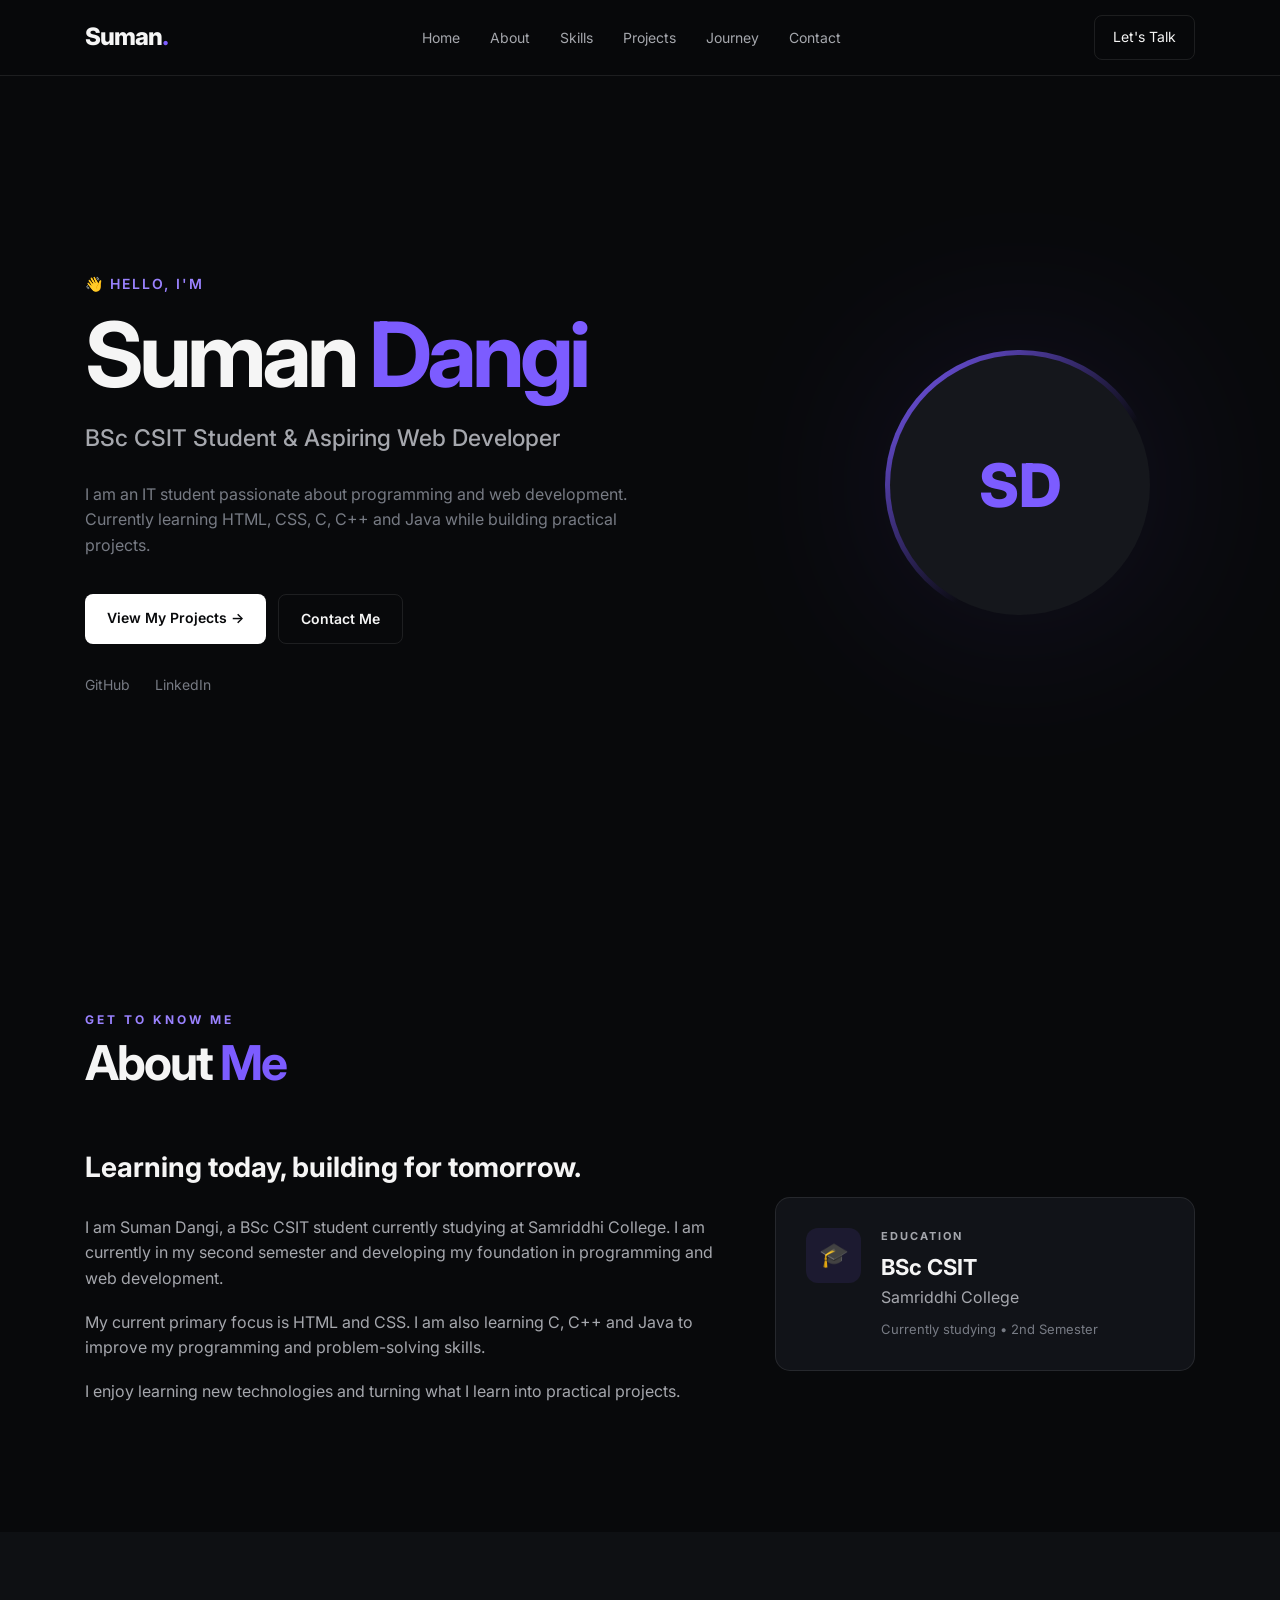
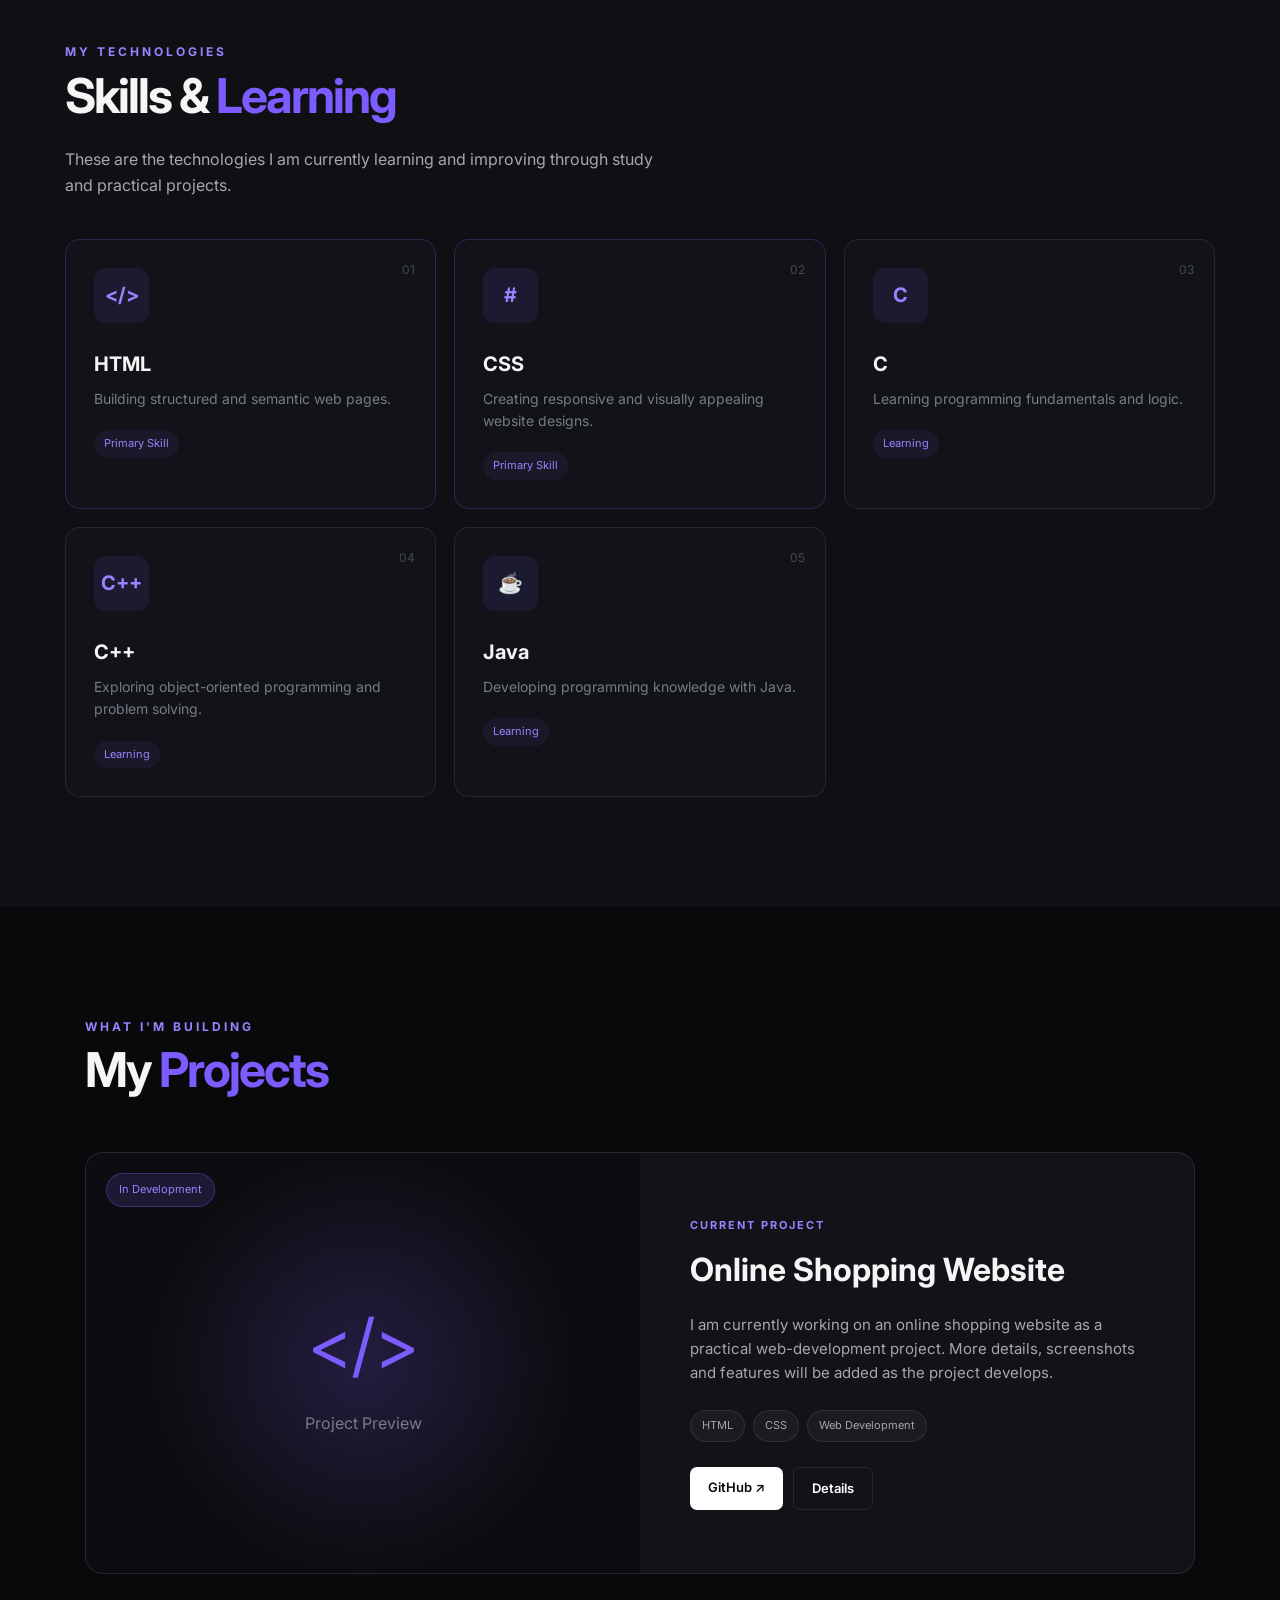
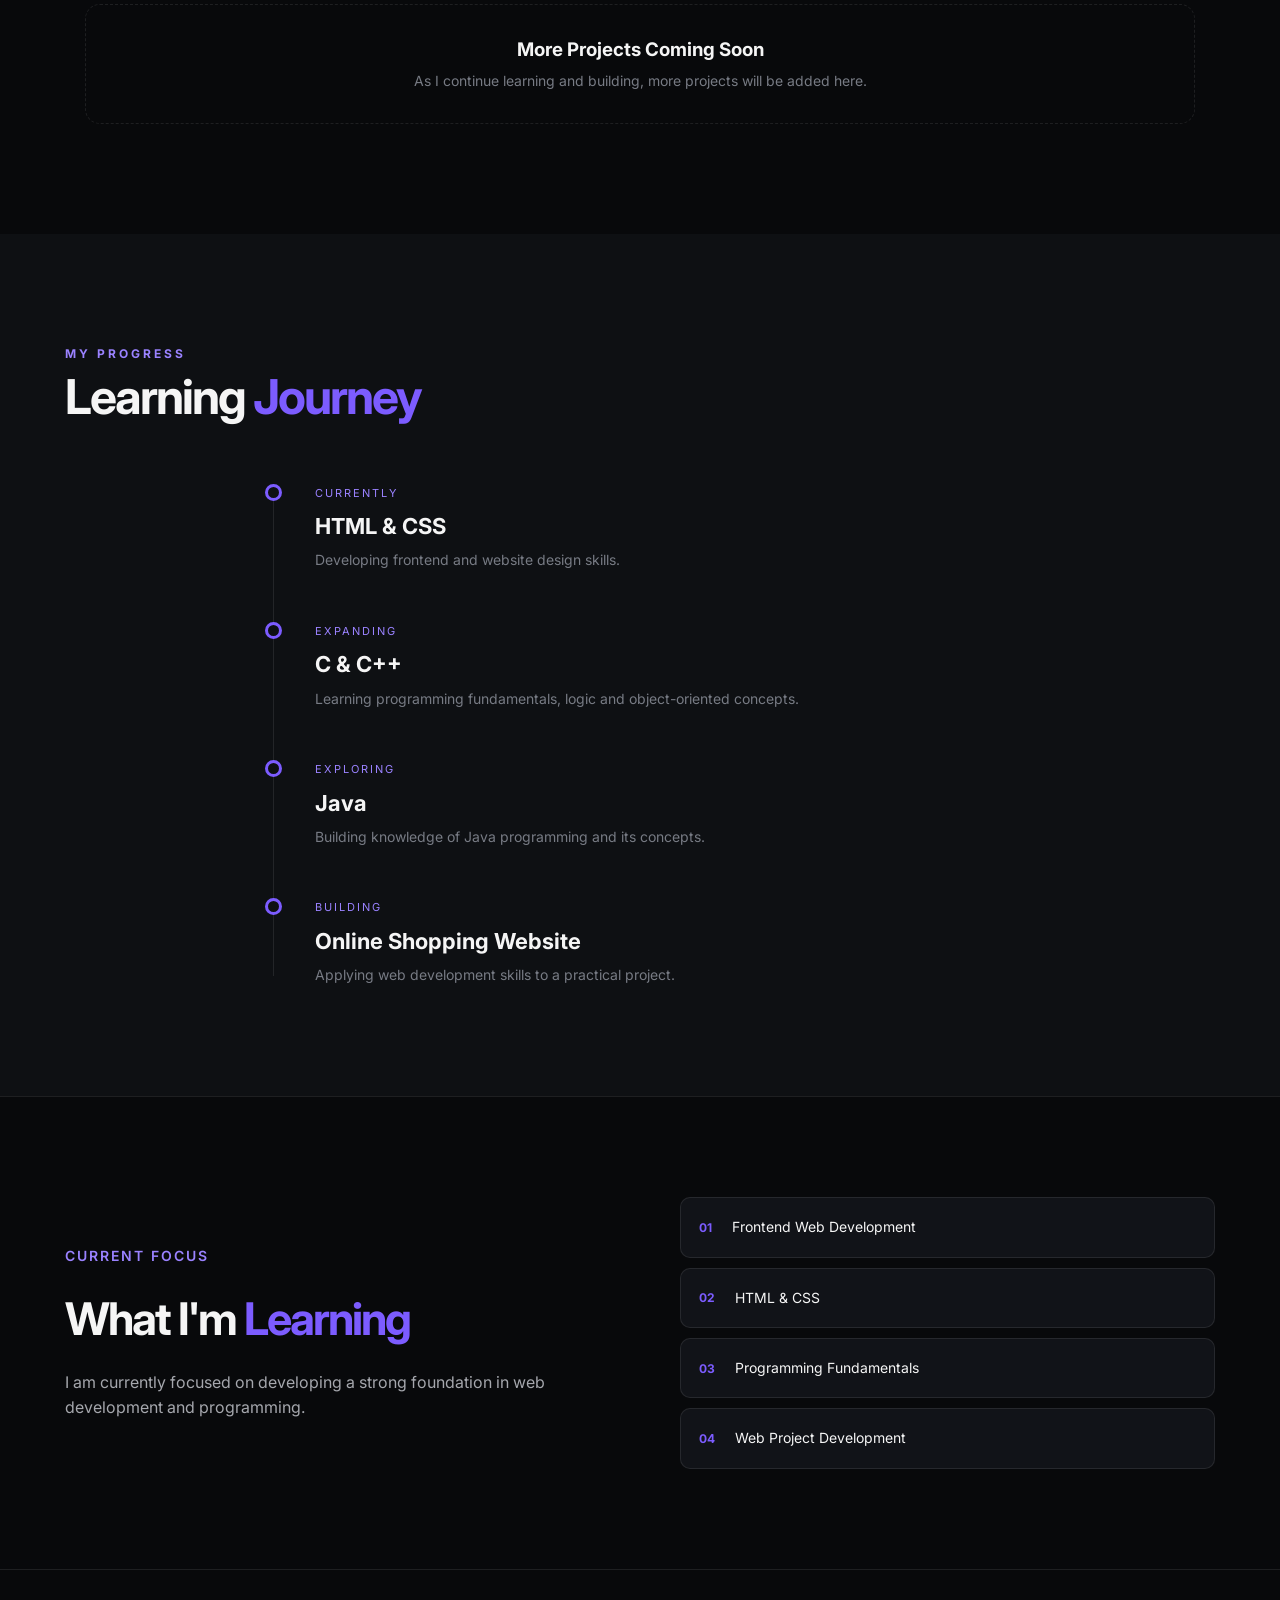
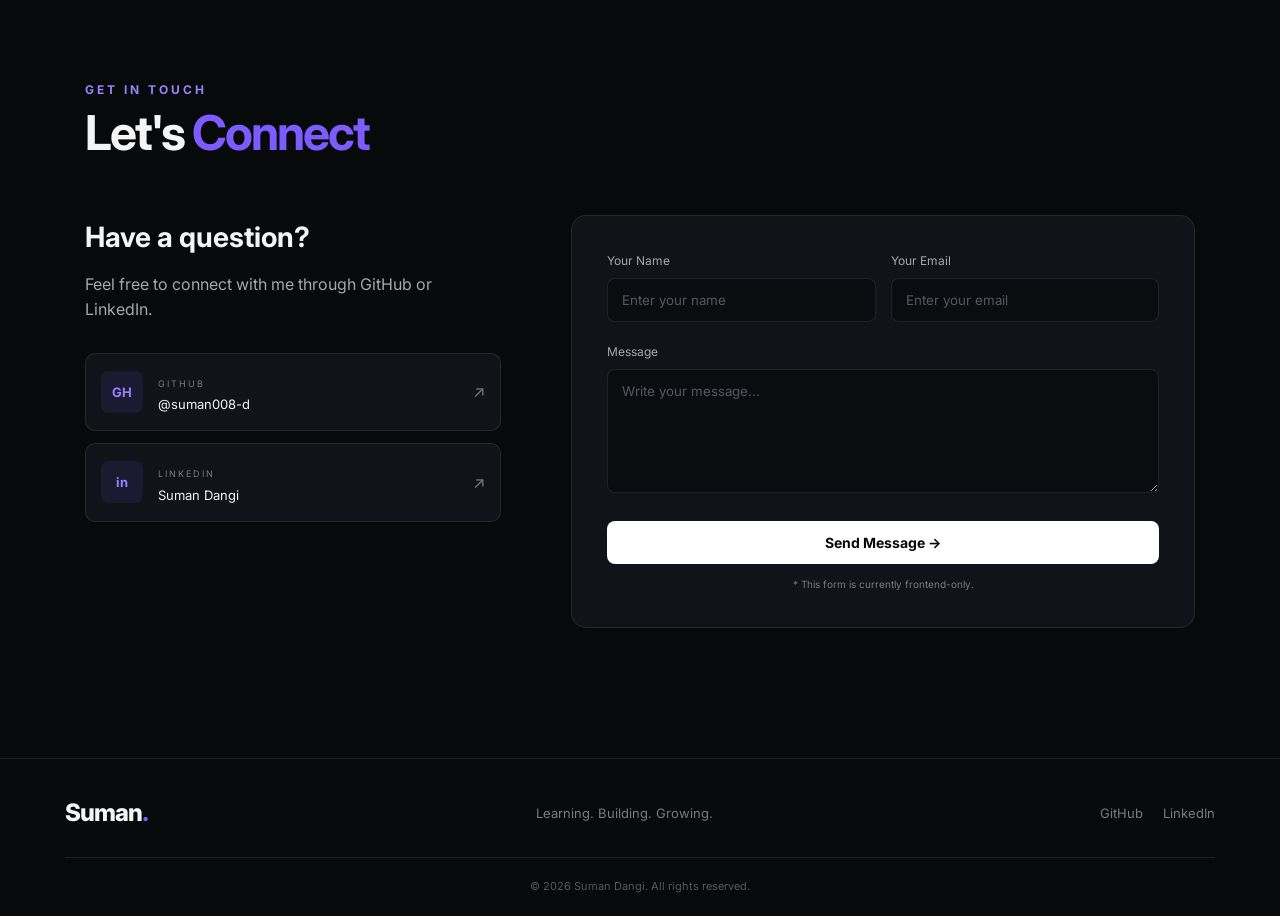
==== index.html @ b1da6f82 "Initial portfolio" ====
<!DOCTYPE html>
<html lang="en">
<head>
    <meta charset="UTF-8">
    <meta name="viewport" content="width=device-width, initial-scale=1.0">

    <title>Suman Dangi | Portfolio</title>

    <!-- Google Font -->
    <link rel="preconnect" href="https://fonts.googleapis.com">
    <link rel="preconnect" href="https://fonts.gstatic.com" crossorigin>
    <link href="https://fonts.googleapis.com/css2?family=Inter:wght@400;500;600;700;800&display=swap" rel="stylesheet">

    <!-- CSS -->
    <link rel="stylesheet" href="style.css">
</head>

<body>

    <!-- ================= NAVBAR ================= -->

    <header class="header">
        <nav class="navbar">

            <a href="#home" class="logo">
                Suman<span>.</span>
            </a>

            <ul class="nav-links">
                <li><a href="#home">Home</a></li>
                <li><a href="#about">About</a></li>
                <li><a href="#skills">Skills</a></li>
                <li><a href="#projects">Projects</a></li>
                <li><a href="#journey">Journey</a></li>
                <li><a href="#contact">Contact</a></li>
            </ul>

            <a href="#contact" class="nav-button">
                Let's Talk
            </a>

        </nav>
    </header>


    <!-- ================= HOME ================= -->

    <main>

        <section id="home" class="hero">

            <div class="hero-content">

                <p class="small-title">
                    👋 Hello, I'm
                </p>

                <h1>
                    Suman <span>Dangi</span>
                </h1>

                <h2>
                    BSc CSIT Student &amp; Aspiring Web Developer
                </h2>

                <p class="hero-description">
                    I am an IT student passionate about programming and
                    web development. Currently learning HTML, CSS, C,
                    C++ and Java while building practical projects.
                </p>

                <div class="hero-buttons">

                    <a href="#projects" class="btn primary-btn">
                        View My Projects →
                    </a>

                    <a href="#contact" class="btn secondary-btn">
                        Contact Me
                    </a>

                </div>

                <div class="social-links">

                    <a href="https://github.com/suman008-d"
                       target="_blank"
                       rel="noopener noreferrer">
                        GitHub
                    </a>

                    <a href="https://www.linkedin.com/in/suman-dangi-4024443a8/"
                       target="_blank"
                       rel="noopener noreferrer">
                        LinkedIn
                    </a>

                </div>

            </div>


            <!-- Profile Picture -->

            <div class="hero-image">

                <div class="image-glow"></div>

                <div class="profile-picture">
                    <div class="profile-placeholder">
                        SD
                    </div>
                </div>

            </div>

        </section>


        <!-- ================= ABOUT ================= -->

        <section id="about" class="section">

            <div class="section-heading">
                <p>GET TO KNOW ME</p>
                <h2>About <span>Me</span></h2>
            </div>

            <div class="about-container">

                <div class="about-text">

                    <h3>
                        Learning today, building for tomorrow.
                    </h3>

                    <p>
                        I am Suman Dangi, a BSc CSIT student currently
                        studying at Samriddhi College. I am currently
                        in my second semester and developing my foundation
                        in programming and web development.
                    </p>

                    <p>
                        My current primary focus is HTML and CSS.
                        I am also learning C, C++ and Java to improve
                        my programming and problem-solving skills.
                    </p>

                    <p>
                        I enjoy learning new technologies and turning
                        what I learn into practical projects.
                    </p>

                </div>


                <div class="education-card">

                    <div class="card-icon">
                        🎓
                    </div>

                    <div>
                        <p class="card-label">EDUCATION</p>

                        <h3>BSc CSIT</h3>

                        <p>
                            Samriddhi College
                        </p>

                        <span>
                            Currently studying • 2nd Semester
                        </span>
                    </div>

                </div>

            </div>

        </section>


        <!-- ================= SKILLS ================= -->

        <section id="skills" class="section skills-section">

            <div class="section-heading">
                <p>MY TECHNOLOGIES</p>
                <h2>Skills &amp; <span>Learning</span></h2>
            </div>

            <p class="section-description">
                These are the technologies I am currently learning
                and improving through study and practical projects.
            </p>


            <div class="skills-grid">

                <div class="skill-card featured">
                    <div class="skill-number">01</div>

                    <div class="skill-icon">
                        &lt;/&gt;
                    </div>

                    <h3>HTML</h3>

                    <p>
                        Building structured and semantic web pages.
                    </p>

                    <span class="skill-status">
                        Primary Skill
                    </span>
                </div>


                <div class="skill-card featured">
                    <div class="skill-number">02</div>

                    <div class="skill-icon">
                        #
                    </div>

                    <h3>CSS</h3>

                    <p>
                        Creating responsive and visually appealing
                        website designs.
                    </p>

                    <span class="skill-status">
                        Primary Skill
                    </span>
                </div>


                <div class="skill-card">
                    <div class="skill-number">03</div>

                    <div class="skill-icon">
                        C
                    </div>

                    <h3>C</h3>

                    <p>
                        Learning programming fundamentals and logic.
                    </p>

                    <span class="skill-status">
                        Learning
                    </span>
                </div>


                <div class="skill-card">
                    <div class="skill-number">04</div>

                    <div class="skill-icon">
                        C++
                    </div>

                    <h3>C++</h3>

                    <p>
                        Exploring object-oriented programming
                        and problem solving.
                    </p>

                    <span class="skill-status">
                        Learning
                    </span>
                </div>


                <div class="skill-card">
                    <div class="skill-number">05</div>

                    <div class="skill-icon">
                        ☕
                    </div>

                    <h3>Java</h3>

                    <p>
                        Developing programming knowledge with Java.
                    </p>

                    <span class="skill-status">
                        Learning
                    </span>
                </div>

            </div>

        </section>


        <!-- ================= PROJECTS ================= -->

        <section id="projects" class="section">

            <div class="section-heading">
                <p>WHAT I'M BUILDING</p>
                <h2>My <span>Projects</span></h2>
            </div>

            <div class="project-card">

                <div class="project-image">

                    <div class="project-placeholder">
                        <span>&lt;/&gt;</span>
                        <p>Project Preview</p>
                    </div>

                    <div class="project-badge">
                        In Development
                    </div>

                </div>


                <div class="project-content">

                    <p class="project-label">
                        CURRENT PROJECT
                    </p>

                    <h3>
                        Online Shopping Website
                    </h3>

                    <p>
                        I am currently working on an online shopping
                        website as a practical web-development project.
                        More details, screenshots and features will be
                        added as the project develops.
                    </p>


                    <div class="project-tags">

                        <span>HTML</span>
                        <span>CSS</span>
                        <span>Web Development</span>

                    </div>


                    <div class="project-buttons">

                        <a href="https://github.com/suman008-d"
                           target="_blank"
                           rel="noopener noreferrer"
                           class="project-btn">
                            GitHub ↗
                        </a>

                        <a href="#contact"
                           class="project-btn outline">
                            Details
                        </a>

                    </div>

                </div>

            </div>


            <div class="future-projects">

                <h3>More Projects Coming Soon</h3>

                <p>
                    As I continue learning and building,
                    more projects will be added here.
                </p>

            </div>

        </section>


        <!-- ================= LEARNING JOURNEY ================= -->

        <section id="journey" class="section journey-section">

            <div class="section-heading">
                <p>MY PROGRESS</p>
                <h2>Learning <span>Journey</span></h2>
            </div>


            <div class="timeline">

                <div class="timeline-item">

                    <div class="timeline-dot"></div>

                    <div class="timeline-content">

                        <span>Currently</span>

                        <h3>
                            HTML &amp; CSS
                        </h3>

                        <p>
                            Developing frontend and website
                            design skills.
                        </p>

                    </div>

                </div>


                <div class="timeline-item">

                    <div class="timeline-dot"></div>

                    <div class="timeline-content">

                        <span>Expanding</span>

                        <h3>
                            C &amp; C++
                        </h3>

                        <p>
                            Learning programming fundamentals,
                            logic and object-oriented concepts.
                        </p>

                    </div>

                </div>


                <div class="timeline-item">

                    <div class="timeline-dot"></div>

                    <div class="timeline-content">

                        <span>Exploring</span>

                        <h3>
                            Java
                        </h3>

                        <p>
                            Building knowledge of Java programming
                            and its concepts.
                        </p>

                    </div>

                </div>


                <div class="timeline-item">

                    <div class="timeline-dot"></div>

                    <div class="timeline-content">

                        <span>Building</span>

                        <h3>
                            Online Shopping Website
                        </h3>

                        <p>
                            Applying web development skills
                            to a practical project.
                        </p>

                    </div>

                </div>

            </div>

        </section>


        <!-- ================= WHAT I'M LEARNING ================= -->

        <section class="learning-section">

            <div class="learning-container">

                <div>

                    <p class="small-title">
                        CURRENT FOCUS
                    </p>

                    <h2>
                        What I'm <span>Learning</span>
                    </h2>

                    <p>
                        I am currently focused on developing a strong
                        foundation in web development and programming.
                    </p>

                </div>


                <div class="learning-list">

                    <div>
                        <span>01</span>
                        <p>Frontend Web Development</p>
                    </div>

                    <div>
                        <span>02</span>
                        <p>HTML &amp; CSS</p>
                    </div>

                    <div>
                        <span>03</span>
                        <p>Programming Fundamentals</p>
                    </div>

                    <div>
                        <span>04</span>
                        <p>Web Project Development</p>
                    </div>

                </div>

            </div>

        </section>


        <!-- ================= CONTACT ================= -->

        <section id="contact" class="section contact-section">

            <div class="section-heading">

                <p>GET IN TOUCH</p>

                <h2>
                    Let's <span>Connect</span>
                </h2>

            </div>


            <div class="contact-container">


                <!-- Contact Information -->

                <div class="contact-info">

                    <h3>
                        Have a question?
                    </h3>

                    <p>
                        Feel free to connect with me through
                        GitHub or LinkedIn.
                    </p>


                    <div class="contact-links">

                        <a href="https://github.com/suman008-d"
                           target="_blank"
                           rel="noopener noreferrer"
                           class="contact-link">

                            <div class="contact-icon">
                                GH
                            </div>

                            <div>
                                <small>GITHUB</small>
                                <p>@suman008-d</p>
                            </div>

                            <span>↗</span>

                        </a>


                        <a href="https://www.linkedin.com/in/suman-dangi-4024443a8/"
                           target="_blank"
                           rel="noopener noreferrer"
                           class="contact-link">

                            <div class="contact-icon">
                                in
                            </div>

                            <div>
                                <small>LINKEDIN</small>
                                <p>Suman Dangi</p>
                            </div>

                            <span>↗</span>

                        </a>

                    </div>

                </div>


                <!-- Contact Form -->

                <form class="contact-form">

                    <div class="form-row">

                        <div class="form-group">

                            <label for="name">
                                Your Name
                            </label>

                            <input
                                type="text"
                                id="name"
                                name="name"
                                placeholder="Enter your name"
                                required
                            >

                        </div>


                        <div class="form-group">

                            <label for="email">
                                Your Email
                            </label>

                            <input
                                type="email"
                                id="email"
                                name="email"
                                placeholder="Enter your email"
                                required
                            >

                        </div>

                    </div>


                    <div class="form-group">

                        <label for="message">
                            Message
                        </label>

                        <textarea
                            id="message"
                            name="message"
                            rows="6"
                            placeholder="Write your message..."
                            required
                        ></textarea>

                    </div>


                    <button type="submit" class="submit-btn">
                        Send Message →
                    </button>

                    <p class="form-note">
                        * This form is currently frontend-only.
                    </p>

                </form>

            </div>

        </section>

    </main>


    <!-- ================= FOOTER ================= -->

    <footer>

        <div class="footer-content">

            <a href="#home" class="logo">
                Suman<span>.</span>
            </a>

            <p>
                Learning. Building. Growing.
            </p>

            <div class="footer-social">

                <a href="https://github.com/suman008-d"
                   target="_blank"
                   rel="noopener noreferrer">
                    GitHub
                </a>

                <a href="https://www.linkedin.com/in/suman-dangi-4024443a8/"
                   target="_blank"
                   rel="noopener noreferrer">
                    LinkedIn
                </a>

            </div>

        </div>


        <div class="footer-bottom">

            <p>
                © 2026 Suman Dangi. All rights reserved.
            </p>

        </div>

    </footer>

</body>
</html>
---- style.css ----
/* =========================================
   RESET
========================================= */

* {
    margin: 0;
    padding: 0;
    box-sizing: border-box;
}

html {
    scroll-behavior: smooth;
}

body {
    font-family: "Inter", Arial, sans-serif;
    background: #08090b;
    color: #f5f5f5;
    line-height: 1.6;
}

a {
    text-decoration: none;
    color: inherit;
}

img {
    max-width: 100%;
}

button,
input,
textarea {
    font-family: inherit;
}


/* =========================================
   VARIABLES
========================================= */

:root {
    --background: #08090b;
    --background-light: #0e1013;
    --card: #111318;
    --card-hover: #16191f;

    --white: #ffffff;
    --text: #f5f5f5;
    --text-light: #a5a7ad;
    --text-dark: #777b84;

    --accent: #7c5cff;
    --accent-light: #9a82ff;

    --border: rgba(255, 255, 255, 0.09);

    --max-width: 1150px;
}


/* =========================================
   HEADER / NAVBAR
========================================= */

.header {
    width: 100%;
    position: fixed;
    top: 0;
    left: 0;
    z-index: 1000;

    background: rgba(8, 9, 11, 0.8);
    backdrop-filter: blur(15px);

    border-bottom: 1px solid var(--border);
}

.navbar {
    max-width: var(--max-width);
    margin: auto;

    height: 75px;

    display: flex;
    align-items: center;
    justify-content: space-between;

    padding: 0 20px;
}

.logo {
    font-size: 24px;
    font-weight: 800;
    letter-spacing: -1px;
}

.logo span {
    color: var(--accent);
}

.nav-links {
    list-style: none;

    display: flex;
    gap: 30px;
}

.nav-links a {
    color: var(--text-light);
    font-size: 14px;

    transition: 0.3s;
}

.nav-links a:hover {
    color: var(--white);
}

.nav-button {
    padding: 10px 18px;

    border: 1px solid var(--border);
    border-radius: 8px;

    font-size: 14px;

    transition: 0.3s;
}

.nav-button:hover {
    background: var(--white);
    color: #08090b;
}


/* =========================================
   HERO
========================================= */

.hero {
    min-height: 100vh;

    max-width: var(--max-width);
    margin: auto;

    padding: 150px 20px 80px;

    display: flex;
    align-items: center;
    justify-content: space-between;

    gap: 80px;
}

.hero-content {
    max-width: 650px;
}

.small-title {
    color: var(--accent-light);

    font-size: 14px;
    font-weight: 600;

    letter-spacing: 2px;
    text-transform: uppercase;

    margin-bottom: 15px;
}

.hero h1 {
    font-size: clamp(55px, 8vw, 90px);

    line-height: 1;

    letter-spacing: -5px;

    margin-bottom: 20px;
}

.hero h1 span {
    color: var(--accent);
}

.hero h2 {
    font-size: 23px;

    font-weight: 500;

    color: var(--text-light);

    margin-bottom: 25px;
}

.hero-description {
    color: var(--text-dark);

    max-width: 600px;

    font-size: 16px;

    margin-bottom: 35px;
}

.hero-buttons {
    display: flex;
    gap: 12px;

    flex-wrap: wrap;
}

.btn {
    padding: 13px 22px;

    border-radius: 8px;

    font-size: 14px;
    font-weight: 600;

    transition: 0.3s;
}

.primary-btn {
    background: var(--white);
    color: #08090b;
}

.primary-btn:hover {
    transform: translateY(-3px);
}

.secondary-btn {
    border: 1px solid var(--border);
    color: var(--text);
}

.secondary-btn:hover {
    background: var(--card);
}

.social-links {
    display: flex;
    gap: 25px;

    margin-top: 30px;
}

.social-links a {
    color: var(--text-dark);

    font-size: 14px;

    border-bottom: 1px solid transparent;

    transition: 0.3s;
}

.social-links a:hover {
    color: var(--white);
    border-color: var(--accent);
}


/* =========================================
   PROFILE IMAGE
========================================= */

.hero-image {
    position: relative;

    width: 350px;
    height: 350px;

    flex-shrink: 0;

    display: flex;
    align-items: center;
    justify-content: center;
}

.profile-picture {
    width: 270px;
    height: 270px;

    border-radius: 50%;

    padding: 5px;

    background: linear-gradient(
        135deg,
        var(--accent),
        transparent 60%
    );

    position: relative;
    z-index: 2;
}

.profile-placeholder {
    width: 100%;
    height: 100%;

    border-radius: 50%;

    background: #15171c;

    display: flex;
    align-items: center;
    justify-content: center;

    font-size: 60px;
    font-weight: 800;

    color: var(--accent);
}

.image-glow {
    position: absolute;

    width: 250px;
    height: 250px;

    border-radius: 50%;

    background: var(--accent);

    filter: blur(100px);

    opacity: 0.12;
}


/* =========================================
   SECTIONS
========================================= */

.section {
    max-width: var(--max-width);

    margin: auto;

    padding: 110px 20px;
}

.section-heading {
    margin-bottom: 55px;
}

.section-heading p {
    color: var(--accent-light);

    font-size: 12px;
    font-weight: 700;

    letter-spacing: 3px;
}

.section-heading h2 {
    font-size: 48px;

    line-height: 1.1;

    letter-spacing: -2px;

    margin-top: 8px;
}

.section-heading h2 span {
    color: var(--accent);
}

.section-description {
    color: var(--text-light);

    max-width: 600px;

    margin-top: -30px;

    margin-bottom: 40px;
}


/* =========================================
   ABOUT
========================================= */

.about-container {
    display: grid;

    grid-template-columns: 1.5fr 1fr;

    gap: 60px;

    align-items: center;
}

.about-text h3 {
    font-size: 28px;

    margin-bottom: 25px;
}

.about-text p {
    color: var(--text-light);

    margin-bottom: 18px;
}

.education-card {
    background: var(--card);

    border: 1px solid var(--border);

    padding: 30px;

    border-radius: 15px;

    display: flex;

    gap: 20px;

    transition: 0.3s;
}

.education-card:hover {
    background: var(--card-hover);

    transform: translateY(-5px);
}

.card-icon {
    width: 55px;
    height: 55px;

    flex-shrink: 0;

    display: flex;
    align-items: center;
    justify-content: center;

    border-radius: 12px;

    background: rgba(124, 92, 255, 0.1);

    font-size: 24px;
}

.card-label {
    color: var(--accent-light);

    font-size: 11px;
    font-weight: 700;

    letter-spacing: 2px;

    margin-bottom: 5px;
}

.education-card h3 {
    font-size: 22px;
}

.education-card p {
    color: var(--text-light);
}

.education-card span {
    display: block;

    color: var(--text-dark);

    font-size: 13px;

    margin-top: 8px;
}


/* =========================================
   SKILLS
========================================= */

.skills-section {
    background: var(--background-light);
    max-width: none;

    padding-left: max(20px, calc((100% - var(--max-width)) / 2));
    padding-right: max(20px, calc((100% - var(--max-width)) / 2));
}

.skills-grid {
    display: grid;

    grid-template-columns: repeat(3, 1fr);

    gap: 18px;
}

.skill-card {
    background: var(--card);

    border: 1px solid var(--border);

    padding: 28px;

    border-radius: 15px;

    position: relative;

    min-height: 240px;

    transition: 0.3s;
}

.skill-card:hover {
    transform: translateY(-6px);

    background: var(--card-hover);

    border-color: rgba(124, 92, 255, 0.3);
}

.skill-card.featured {
    border-color: rgba(124, 92, 255, 0.25);
}

.skill-number {
    position: absolute;

    top: 20px;
    right: 20px;

    color: #444750;

    font-size: 12px;
}

.skill-icon {
    width: 55px;
    height: 55px;

    display: flex;
    align-items: center;
    justify-content: center;

    background: rgba(124, 92, 255, 0.1);

    border-radius: 12px;

    color: var(--accent-light);

    font-size: 20px;
    font-weight: 700;

    margin-bottom: 25px;
}

.skill-card h3 {
    font-size: 20px;

    margin-bottom: 8px;
}

.skill-card p {
    color: var(--text-dark);

    font-size: 14px;
}

.skill-status {
    display: inline-block;

    margin-top: 20px;

    font-size: 11px;

    color: var(--accent-light);

    background: rgba(124, 92, 255, 0.08);

    padding: 5px 10px;

    border-radius: 20px;
}


/* =========================================
   PROJECT
========================================= */

.project-card {
    display: grid;

    grid-template-columns: 1fr 1fr;

    background: var(--card);

    border: 1px solid var(--border);

    border-radius: 18px;

    overflow: hidden;
}

.project-image {
    min-height: 420px;

    background:
        radial-gradient(
            circle at center,
            rgba(124, 92, 255, 0.2),
            transparent 60%
        ),
        #0c0d10;

    display: flex;
    align-items: center;
    justify-content: center;

    position: relative;
}

.project-placeholder {
    text-align: center;

    color: var(--text-dark);
}

.project-placeholder span {
    font-size: 70px;

    color: var(--accent);

    display: block;

    margin-bottom: 10px;
}

.project-badge {
    position: absolute;

    top: 20px;
    left: 20px;

    background: rgba(124, 92, 255, 0.15);

    color: var(--accent-light);

    border: 1px solid rgba(124, 92, 255, 0.3);

    padding: 7px 12px;

    border-radius: 20px;

    font-size: 11px;
}

.project-content {
    padding: 50px;

    display: flex;
    flex-direction: column;
    justify-content: center;
}

.project-label {
    color: var(--accent-light);

    font-size: 11px;
    font-weight: 700;

    letter-spacing: 2px;

    margin-bottom: 10px;
}

.project-content h3 {
    font-size: 32px;

    margin-bottom: 18px;
}

.project-content > p:not(.project-label) {
    color: var(--text-light);

    font-size: 15px;
}

.project-tags {
    display: flex;

    flex-wrap: wrap;

    gap: 8px;

    margin: 25px 0;
}

.project-tags span {
    padding: 6px 11px;

    background: #1a1c22;

    border: 1px solid var(--border);

    border-radius: 20px;

    color: var(--text-light);

    font-size: 11px;
}

.project-buttons {
    display: flex;

    gap: 10px;
}

.project-btn {
    padding: 10px 18px;

    background: var(--white);

    color: #08090b;

    border-radius: 7px;

    font-size: 13px;
    font-weight: 600;
}

.project-btn.outline {
    background: transparent;

    color: var(--white);

    border: 1px solid var(--border);
}

.future-projects {
    margin-top: 30px;

    padding: 30px;

    border: 1px dashed var(--border);

    border-radius: 15px;

    text-align: center;
}

.future-projects h3 {
    margin-bottom: 5px;
}

.future-projects p {
    color: var(--text-dark);

    font-size: 14px;
}


/* =========================================
   JOURNEY
========================================= */

.journey-section {
    background: var(--background-light);

    max-width: none;

    padding-left: max(20px, calc((100% - var(--max-width)) / 2));
    padding-right: max(20px, calc((100% - var(--max-width)) / 2));
}

.timeline {
    max-width: 750px;

    margin: auto;

    position: relative;
}

.timeline::before {
    content: "";

    position: absolute;

    left: 8px;
    top: 10px;
    bottom: 10px;

    width: 1px;

    background: var(--border);
}

.timeline-item {
    position: relative;

    padding-left: 50px;

    padding-bottom: 45px;
}

.timeline-item:last-child {
    padding-bottom: 0;
}

.timeline-dot {
    width: 17px;
    height: 17px;

    position: absolute;

    left: 0;
    top: 5px;

    border-radius: 50%;

    background: var(--background-light);

    border: 3px solid var(--accent);

    z-index: 2;
}

.timeline-content span {
    color: var(--accent-light);

    font-size: 11px;

    text-transform: uppercase;

    letter-spacing: 2px;
}

.timeline-content h3 {
    font-size: 22px;

    margin: 5px 0;
}

.timeline-content p {
    color: var(--text-dark);

    font-size: 14px;
}


/* =========================================
   LEARNING
========================================= */

.learning-section {
    padding: 100px 20px;

    border-top: 1px solid var(--border);
    border-bottom: 1px solid var(--border);
}

.learning-container {
    max-width: var(--max-width);

    margin: auto;

    display: grid;

    grid-template-columns: 1fr 1fr;

    gap: 80px;

    align-items: center;
}

.learning-container h2 {
    font-size: 45px;

    letter-spacing: -2px;

    margin-bottom: 15px;
}

.learning-container h2 span {
    color: var(--accent);
}

.learning-container > div:first-child > p:last-child {
    color: var(--text-light);

    max-width: 500px;
}

.learning-list {
    display: grid;

    gap: 10px;
}

.learning-list div {
    display: flex;

    align-items: center;

    gap: 20px;

    padding: 18px;

    border: 1px solid var(--border);

    background: var(--card);

    border-radius: 10px;

    transition: 0.3s;
}

.learning-list div:hover {
    transform: translateX(5px);

    border-color: rgba(124, 92, 255, 0.3);
}

.learning-list span {
    color: var(--accent);

    font-size: 12px;

    font-weight: 700;
}

.learning-list p {
    font-size: 14px;
}


/* =========================================
   CONTACT
========================================= */

.contact-section {
    padding-bottom: 130px;
}

.contact-container {
    display: grid;

    grid-template-columns: 0.8fr 1.2fr;

    gap: 70px;
}

.contact-info h3 {
    font-size: 28px;

    margin-bottom: 12px;
}

.contact-info > p {
    color: var(--text-light);

    margin-bottom: 30px;
}

.contact-links {
    display: grid;

    gap: 12px;
}

.contact-link {
    display: flex;

    align-items: center;

    gap: 15px;

    padding: 15px;

    border: 1px solid var(--border);

    background: var(--card);

    border-radius: 10px;

    transition: 0.3s;
}

.contact-link:hover {
    background: var(--card-hover);

    transform: translateX(5px);
}

.contact-icon {
    width: 42px;
    height: 42px;

    display: flex;
    align-items: center;
    justify-content: center;

    background: rgba(124, 92, 255, 0.1);

    color: var(--accent-light);

    border-radius: 8px;

    font-size: 13px;
    font-weight: 700;
}

.contact-link small {
    color: var(--text-dark);

    font-size: 9px;

    letter-spacing: 2px;
}

.contact-link p {
    font-size: 13px;
}

.contact-link > span:last-child {
    margin-left: auto;

    color: var(--text-dark);
}


/* FORM */

.contact-form {
    background: var(--card);

    border: 1px solid var(--border);

    border-radius: 15px;

    padding: 35px;
}

.form-row {
    display: grid;

    grid-template-columns: 1fr 1fr;

    gap: 15px;
}

.form-group {
    margin-bottom: 20px;
}

.form-group label {
    display: block;

    font-size: 12px;

    color: var(--text-light);

    margin-bottom: 8px;
}

.form-group input,
.form-group textarea {
    width: 100%;

    background: #0b0c0f;

    border: 1px solid var(--border);

    color: var(--white);

    padding: 13px 14px;

    border-radius: 8px;

    outline: none;

    resize: vertical;

    transition: 0.3s;
}

.form-group input:focus,
.form-group textarea:focus {
    border-color: var(--accent);
}

.form-group input::placeholder,
.form-group textarea::placeholder {
    color: #555861;
}

.submit-btn {
    width: 100%;

    padding: 13px;

    border: none;

    border-radius: 8px;

    background: var(--white);

    color: #08090b;

    font-size: 14px;

    font-weight: 700;

    cursor: pointer;

    transition: 0.3s;
}

.submit-btn:hover {
    transform: translateY(-2px);
}

.form-note {
    text-align: center;

    color: var(--text-dark);

    font-size: 10px;

    margin-top: 12px;
}


/* =========================================
   FOOTER
========================================= */

footer {
    border-top: 1px solid var(--border);

    padding: 35px 20px 20px;
}

.footer-content {
    max-width: var(--max-width);

    margin: auto;

    display: flex;

    align-items: center;

    justify-content: space-between;

    gap: 20px;
}

.footer-content > p {
    color: var(--text-dark);

    font-size: 13px;
}

.footer-social {
    display: flex;

    gap: 20px;
}

.footer-social a {
    color: var(--text-dark);

    font-size: 13px;

    transition: 0.3s;
}

.footer-social a:hover {
    color: var(--white);
}

.footer-bottom {
    max-width: var(--max-width);

    margin: 25px auto 0;

    padding-top: 20px;

    border-top: 1px solid var(--border);

    text-align: center;
}

.footer-bottom p {
    color: #555861;

    font-size: 11px;
}


/* =========================================
   RESPONSIVE DESIGN
========================================= */

@media (max-width: 900px) {

    .nav-links {
        display: none;
    }

    .hero {
        gap: 30px;
    }

    .hero-image {
        width: 280px;
        height: 280px;
    }

    .profile-picture {
        width: 220px;
        height: 220px;
    }

    .skills-grid {
        grid-template-columns: repeat(2, 1fr);
    }

    .about-container {
        grid-template-columns: 1fr;
    }

    .learning-container {
        grid-template-columns: 1fr;
    }

    .contact-container {
        grid-template-columns: 1fr;
    }
}


@media (max-width: 700px) {

    .navbar {
        height: 65px;
    }

    .nav-button {
        display: none;
    }

    .hero {
        flex-direction: column-reverse;

        text-align: center;

        padding-top: 120px;
    }

    .hero-content {
        max-width: 100%;
    }

    .hero h1 {
        font-size: 60px;

        letter-spacing: -3px;
    }

    .hero h2 {
        font-size: 18px;
    }

    .hero-description {
        font-size: 14px;
    }

    .hero-buttons {
        justify-content: center;
    }

    .social-links {
        justify-content: center;
    }

    .hero-image {
        width: 240px;
        height: 240px;
    }

    .profile-picture {
        width: 190px;
        height: 190px;
    }

    .profile-placeholder {
        font-size: 45px;
    }

    .section {
        padding-top: 80px;
        padding-bottom: 80px;
    }

    .section-heading h2 {
        font-size: 38px;
    }

    .skills-grid {
        grid-template-columns: 1fr;
    }

    .project-card {
        grid-template-columns: 1fr;
    }

    .project-image {
        min-height: 280px;
    }

    .project-content {
        padding: 30px;
    }

    .form-row {
        grid-template-columns: 1fr;
        gap: 0;
    }

    .contact-form {
        padding: 25px;
    }

    .footer-content {
        flex-direction: column;

        text-align: center;
    }
}


@media (max-width: 450px) {

    .hero h1 {
        font-size: 48px;
    }

    .hero h2 {
        font-size: 16px;
    }

    .hero-buttons {
        flex-direction: column;
    }

    .btn {
        width: 100%;
    }

    .education-card {
        flex-direction: column;
    }

    .project-content h3 {
        font-size: 26px;
    }

    .learning-container h2 {
        font-size: 36px;
    }

    .footer-social {
        flex-direction: column;

        gap: 8px;
    }
}
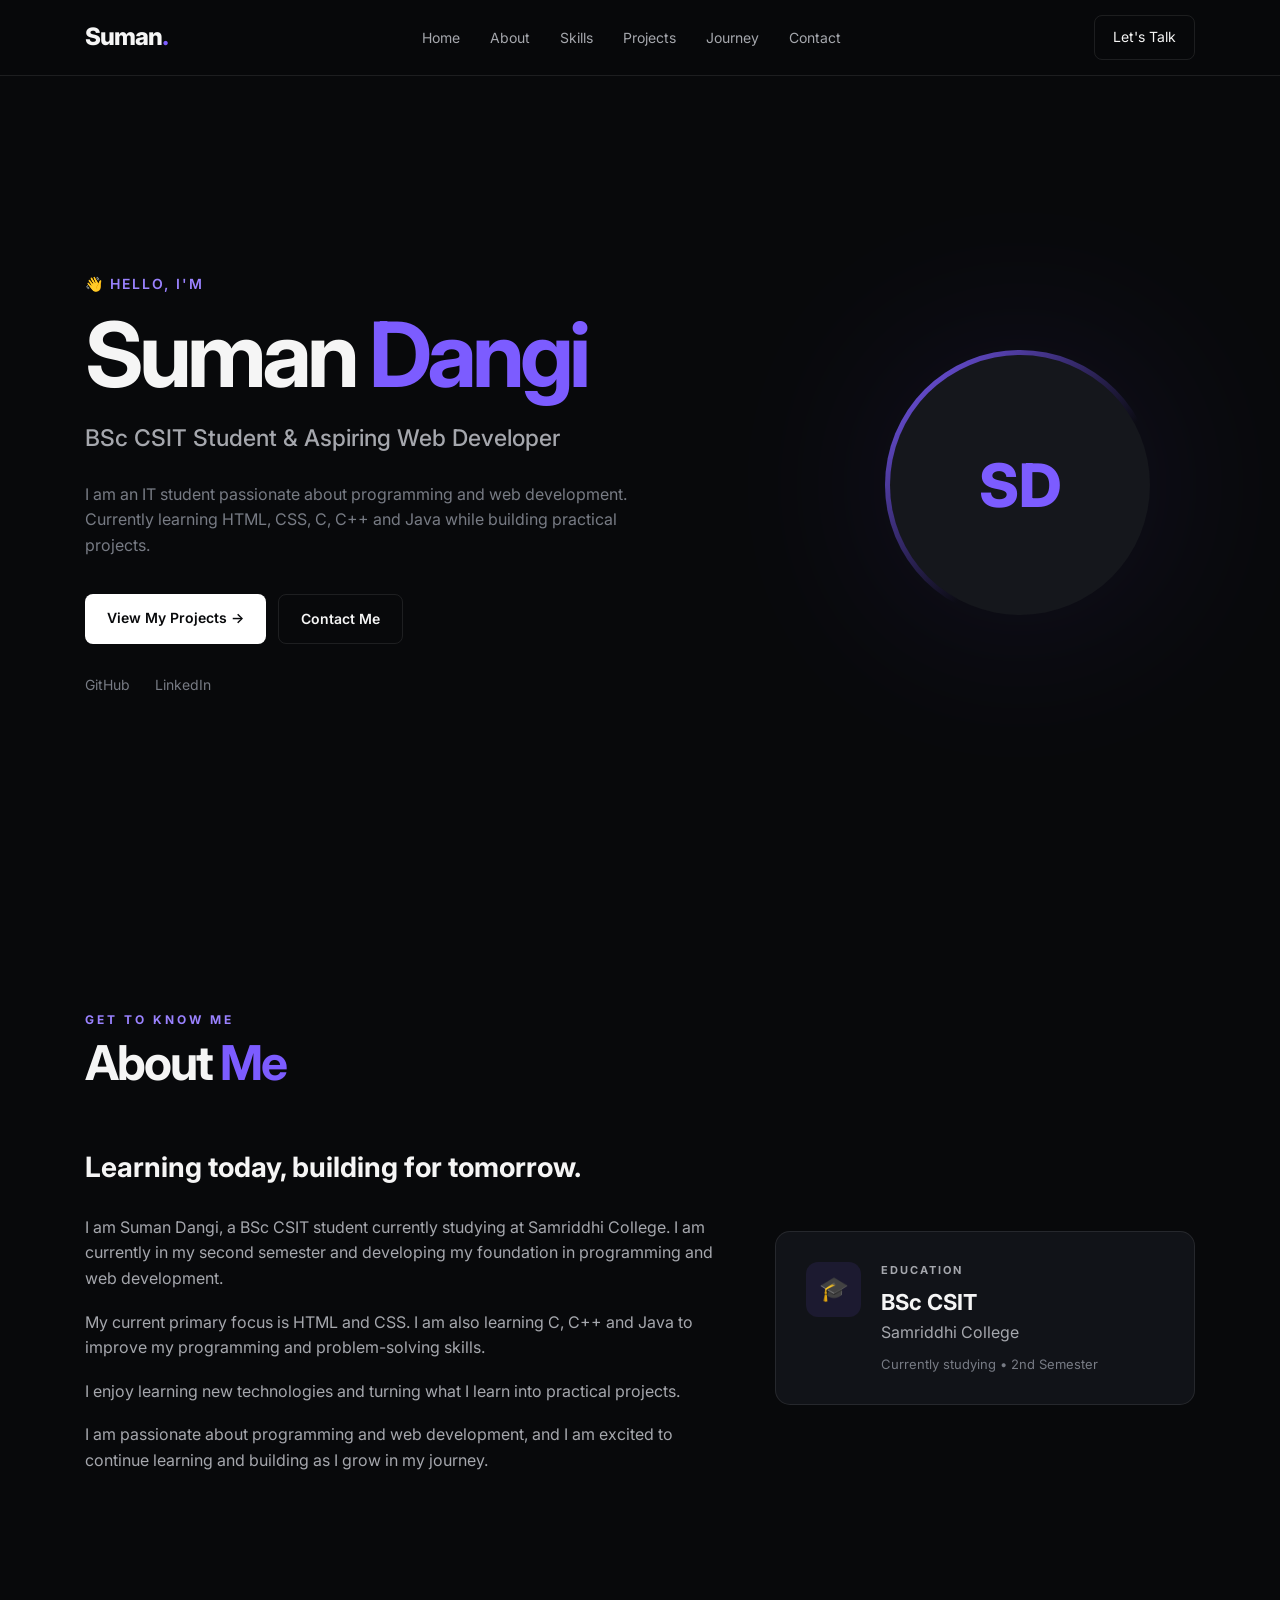
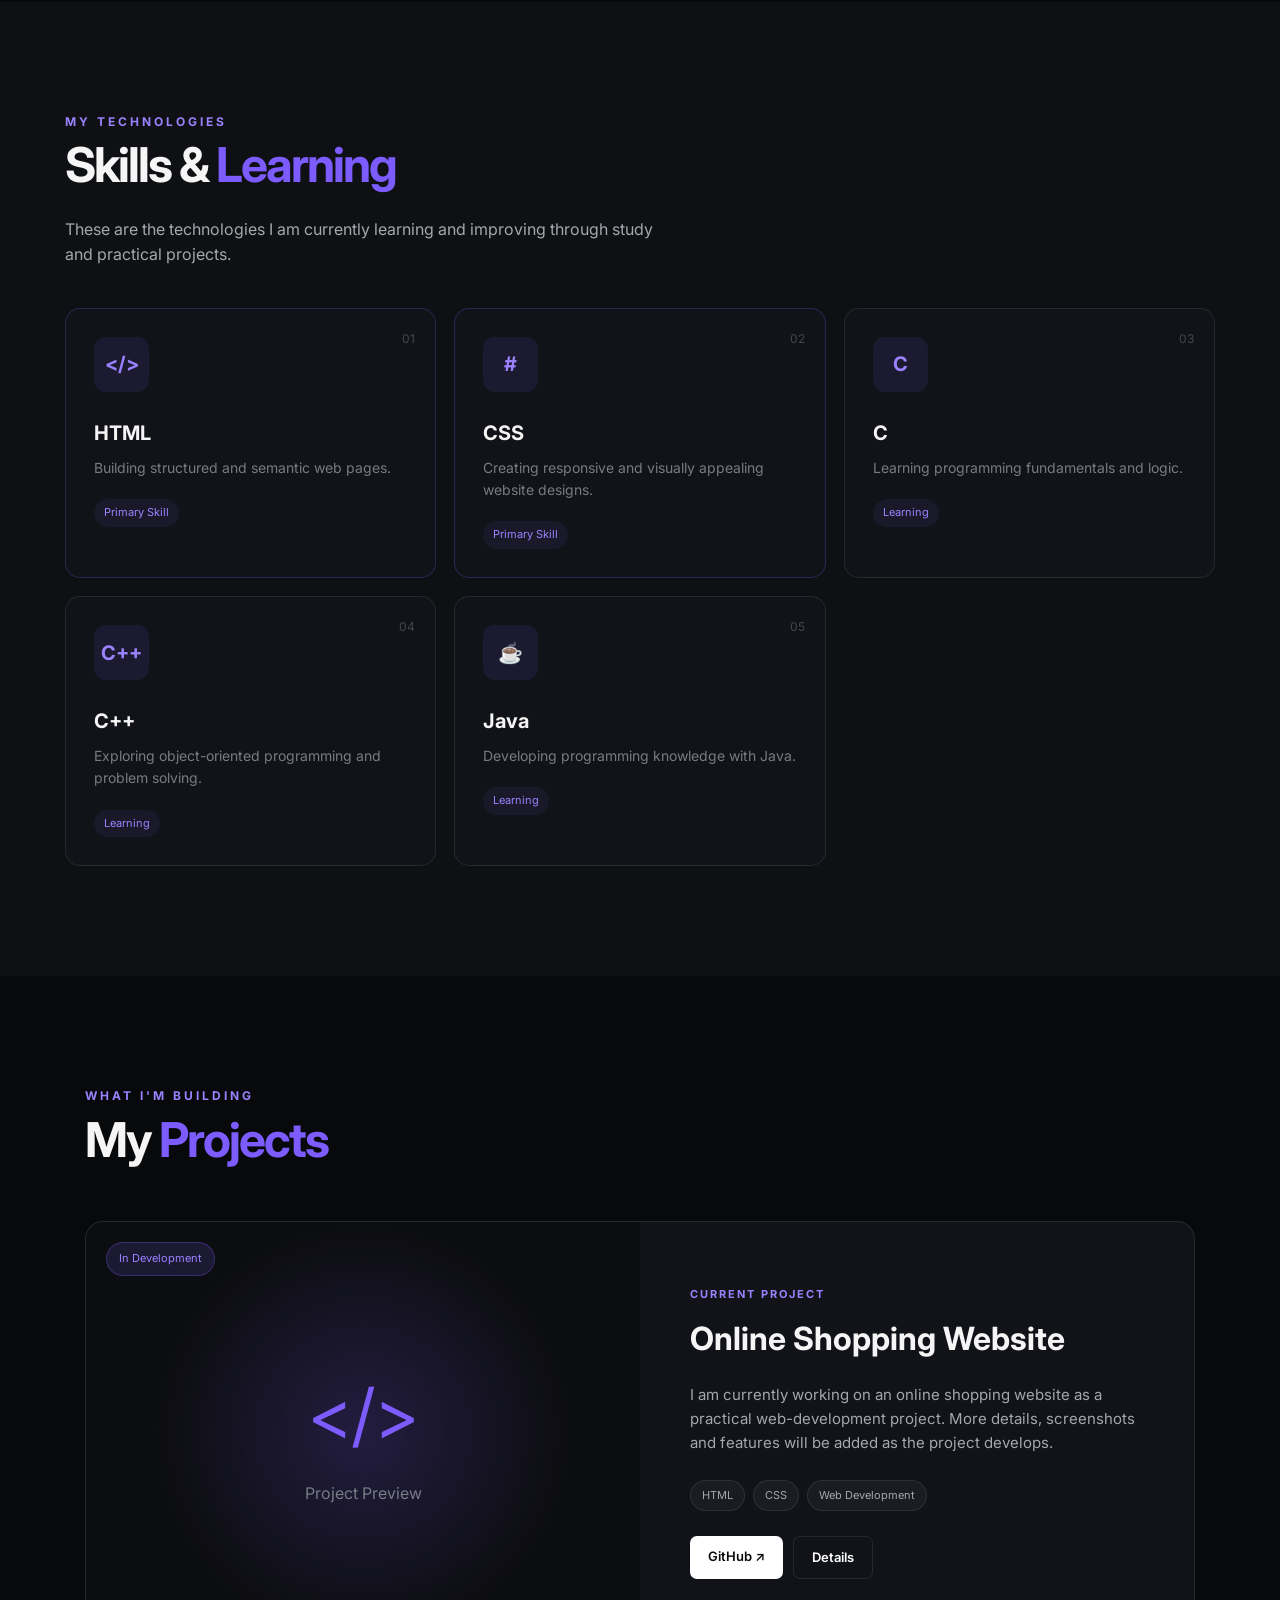
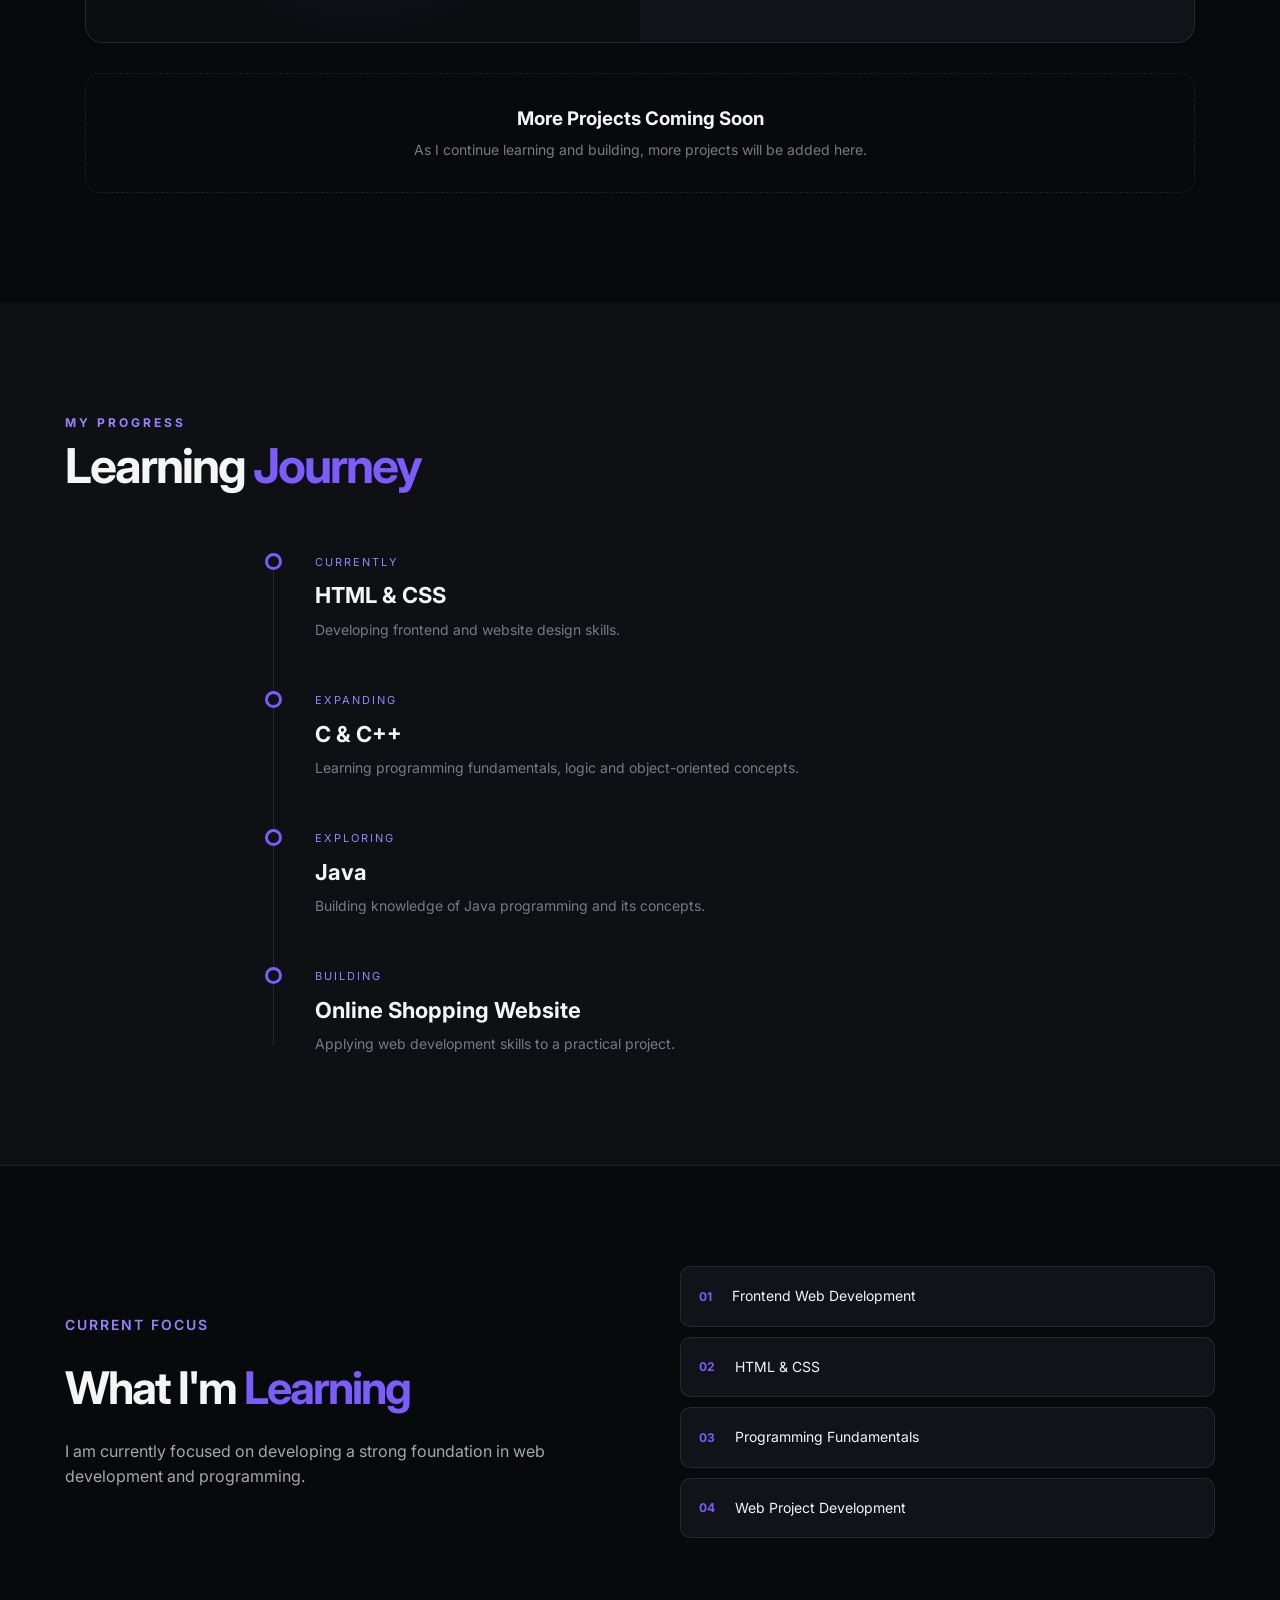
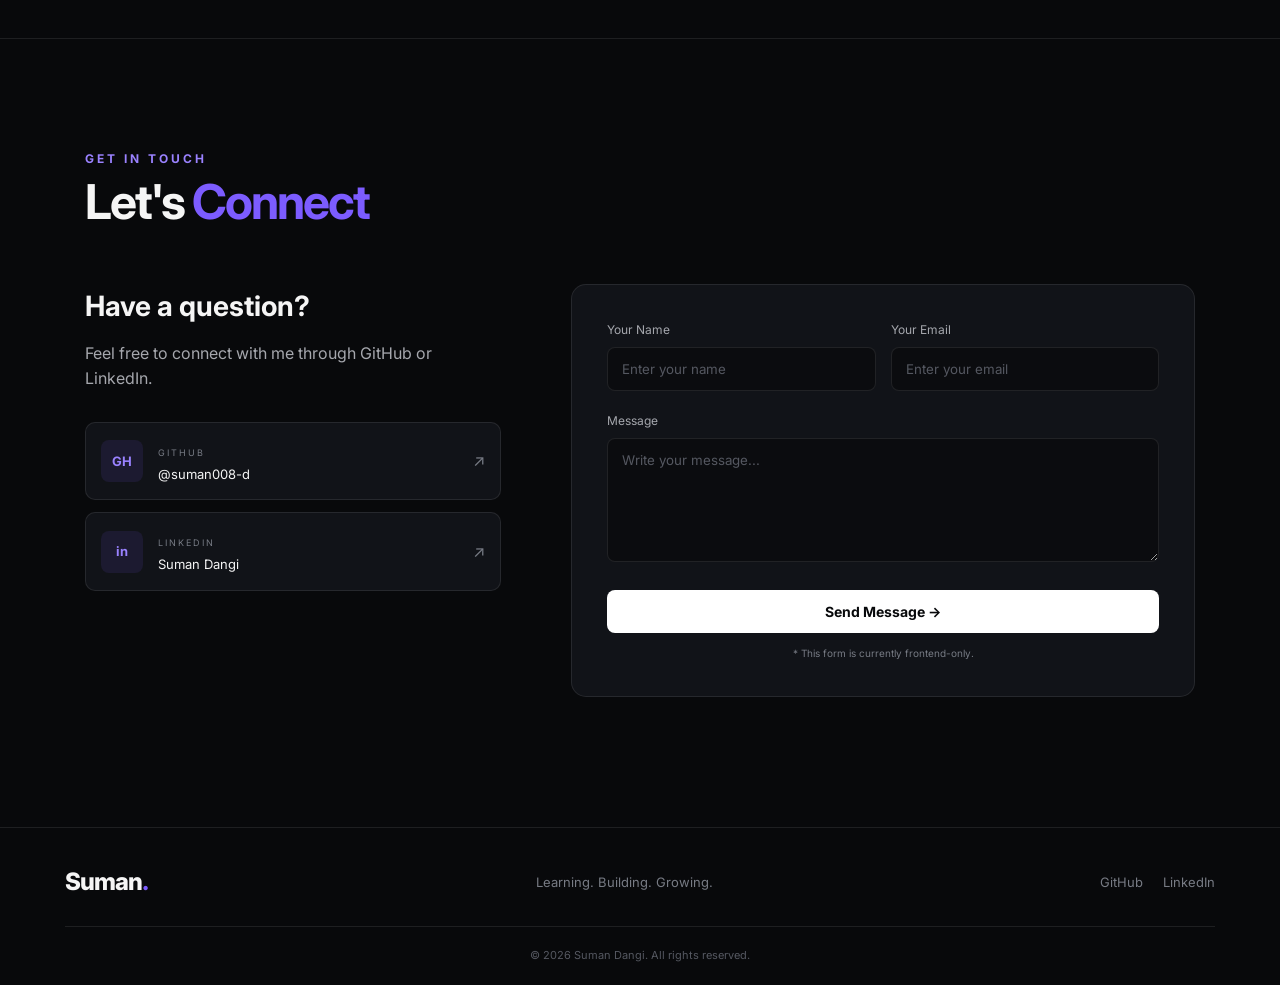
==== commit e572d819: "Update about section" ====
--- a/index.html
+++ b/index.html
@@ -152,6 +152,11 @@
                         what I learn into practical projects.
                     </p>
 
+                    <p>
+                        I am passionate about programming and web development,
+                        and I am excited to continue learning and building
+                        as I grow in my journey.
+
                 </div>
 
 
